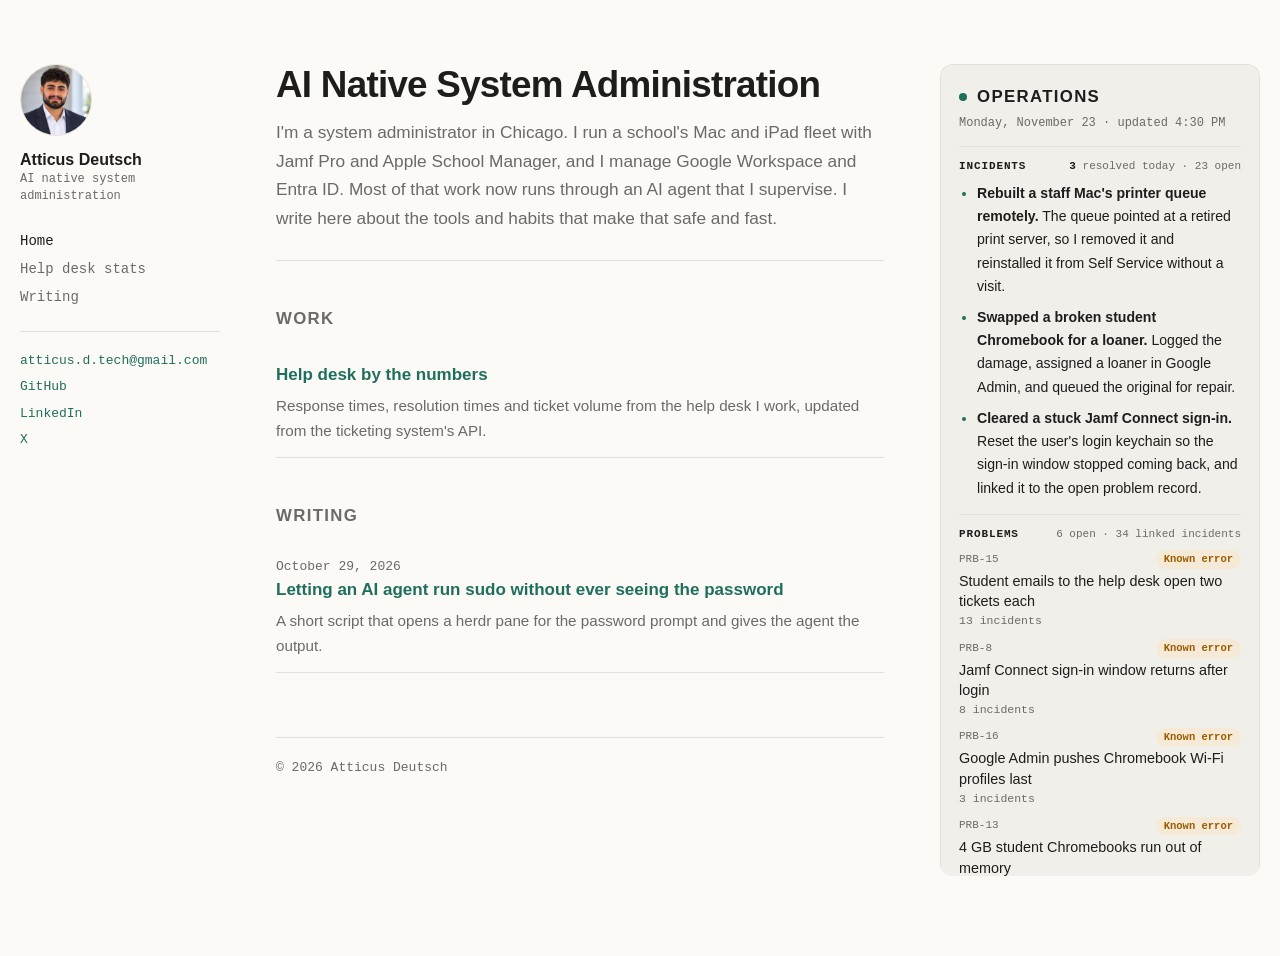
==== index.html @ 775bd2df "Replace Today box with ITIL operations rail Incidents, problems, changes and releases render from da" ====
<!doctype html>
<html lang="en">
<head>
<meta charset="utf-8">
<meta name="viewport" content="width=device-width, initial-scale=1">
<title>Atticus Deutsch</title>
<meta name="description" content="Atticus Deutsch: AI native system administration. Mac fleets, MDM, identity, and the scripts that hold it together.">
<link rel="stylesheet" href="style.css?v=6">
</head>
<body>
<div class="layout three">
  <aside class="side">
    <a class="me" href="index.html"><img class="avatar" src="avatar.jpg" alt="" width="64" height="64"><span><strong>Atticus Deutsch</strong><span class="tag">AI native system administration</span></span></a>
    <nav class="nav"><a href="index.html" aria-current="page">Home</a><a href="stats.html">Help desk stats</a><a href="index.html#writing">Writing</a></nav>
    <ul class="contacts">
      <li><a href="mailto:atticus.d.tech@gmail.com">atticus.d.tech@gmail.com</a></li>
      <li><a href="https://github.com/atticusdtech">GitHub</a></li>
      <li><a href="https://www.linkedin.com/in/atticus-deutsch-537699102">LinkedIn</a></li>
      <li><a href="https://x.com/atticusdtech">X</a></li>
    </ul>
  </aside>
  <main class="main">
  <header class="site">
    <h1>AI Native System Administration</h1>
    <p class="lede">I'm a system administrator in Chicago. I run a school's Mac and iPad fleet with Jamf Pro and Apple School Manager, and I manage Google Workspace and Entra ID. Most of that work now runs through an AI agent that I supervise. I write here about the tools and habits that make that safe and fast.</p>
  </header>


  <h2>Work</h2>
  <ul class="posts">
    <li>
      <a href="stats.html">Help desk by the numbers</a>
      <p>Response times, resolution times and ticket volume from the help desk I work, updated from the ticketing system's API.</p>
    </li>
  </ul>

  <h2 id="writing">Writing</h2>
  <ul class="posts">
    <li>
      <time datetime="2026-10-29">October 29, 2026</time>
      <a href="posts/pane-run.html">Letting an AI agent run sudo without ever seeing the password</a>
      <p>A short script that opens a herdr pane for the password prompt and gives the agent the output.</p>
    </li>
  </ul>

  <footer>© 2026 Atticus Deutsch</footer>
</main>
  <aside class="rail">
<section class="today ops" aria-labelledby="ops-h">
      <div class="today-head">
        <h2 id="ops-h"><span class="pulse" aria-hidden="true"></span>Operations</h2>
      </div>
      <p class="today-stats">Live incidents, problems, changes and releases from the service desk I run. Loading…</p>
    </section>
  </aside>
</div>
<script src="ops.js?v=1" defer></script>
</body>
</html>
---- style.css ----
:root {
  --bg: #fbfaf7;
  --fg: #1d1d1b;
  --muted: #6b6a66;
  --rule: #e4e1da;
  --accent: #1f6f5c;
  --code-bg: #f1efe9;
  --mono: ui-monospace, "SF Mono", Menlo, Consolas, monospace;
  --sans: -apple-system, BlinkMacSystemFont, "Segoe UI", Helvetica, Arial, sans-serif;
}
@media (prefers-color-scheme: dark) {
  :root {
    --bg: #141513;
    --fg: #e8e6e1;
    --muted: #9a9890;
    --rule: #2a2b28;
    --accent: #6cc3a8;
    --code-bg: #1d1e1b;
  }
}
* { box-sizing: border-box; }
html { -webkit-text-size-adjust: 100%; }
body {
  margin: 0;
  background: var(--bg);
  color: var(--fg);
  font: 17px/1.65 var(--sans);
}
.wrap { max-width: 720px; margin: 0 auto; padding: 56px 20px 80px; }
.layout { max-width: 1120px; margin: 0 auto; padding: 28px 20px 80px; }
.main { min-width: 0; max-width: 720px; }
.main.wide { max-width: 860px; }
.side { border-bottom: 1px solid var(--rule); padding-bottom: 18px; margin-bottom: 32px; }
.me { display: flex; align-items: center; gap: 12px; text-decoration: none; color: var(--fg); }
.me strong { display: block; font-size: 1rem; line-height: 1.3; }
.me .tag { display: block; font: 12px/1.4 var(--mono); color: var(--muted); }
.side .avatar { width: 44px; height: 44px; }
.nav { display: flex; flex-wrap: wrap; gap: 6px 18px; margin: 14px 0 0; font: 14px/1.4 var(--mono); }
.nav a { color: var(--muted); text-decoration: none; }
.nav a:hover { color: var(--accent); }
.nav a[aria-current] { color: var(--fg); }
.side .contacts { margin-top: 10px; font-size: 13px; }
@media (min-width: 900px) {
  .layout { display: grid; grid-template-columns: 220px minmax(0, 1fr); gap: 72px; padding-top: 64px; }
  .side { position: sticky; top: 64px; align-self: start; border: 0; padding: 0; margin: 0; }
  .me { flex-direction: column; align-items: flex-start; gap: 14px; }
  .side .avatar { width: 72px; height: 72px; }
  .nav { flex-direction: column; gap: 8px; margin-top: 28px; }
  .side .contacts { flex-direction: column; gap: 8px; margin-top: 24px; padding-top: 20px; border-top: 1px solid var(--rule); }
}
a { color: var(--accent); text-decoration-thickness: 1px; text-underline-offset: 3px; }
header.site { border-bottom: 1px solid var(--rule); padding-bottom: 28px; margin-bottom: 36px; }
.kicker { font: 13px/1 var(--mono); color: var(--muted); letter-spacing: .04em; margin: 0 0 14px; }
h1 { font-size: 2.3rem; line-height: 1.15; letter-spacing: -.02em; margin: 0 0 12px; }
h2 { font-size: 1.05rem; text-transform: uppercase; letter-spacing: .08em; color: var(--muted); margin: 44px 0 14px; }
.post h2 { text-transform: none; letter-spacing: -.01em; color: var(--fg); font-size: 1.35rem; }
.lede { color: var(--muted); margin: 0; font-size: 1.08rem; }
.contacts { list-style: none; padding: 0; margin: 18px 0 0; display: flex; flex-wrap: wrap; gap: 8px 22px; font: 14px/1.4 var(--mono); }
.contacts a { text-decoration: none; }
.contacts a:hover { text-decoration: underline; }
.posts { list-style: none; padding: 0; margin: 0; }
.posts li { padding: 14px 0; border-bottom: 1px solid var(--rule); }
.posts time { display: block; font: 13px/1.4 var(--mono); color: var(--muted); }
.posts a { font-weight: 600; text-decoration: none; }
.posts a:hover { text-decoration: underline; }
.posts p { margin: 4px 0 0; color: var(--muted); font-size: .95rem; }
code { font: .88em var(--mono); background: var(--code-bg); padding: 1px 5px; border-radius: 4px; }
pre { background: var(--code-bg); padding: 16px 18px; border-radius: 8px; overflow-x: auto; font: 13.5px/1.55 var(--mono); }
pre code { background: none; padding: 0; font-size: inherit; }
.meta { font: 13px/1.4 var(--mono); color: var(--muted); margin: 0 0 8px; }
.back { font: 14px/1 var(--mono); text-decoration: none; display: inline-block; margin-bottom: 28px; }
footer { margin-top: 64px; padding-top: 20px; border-top: 1px solid var(--rule); font: 13px/1.5 var(--mono); color: var(--muted); }
.id { display: flex; align-items: center; gap: 14px; margin: 0 0 14px; }
.id .kicker { margin: 0; }
.avatar { width: 64px; height: 64px; border-radius: 50%; object-fit: cover; border: 1px solid var(--rule); }

.today { margin: 32px 0 8px; padding: 20px 22px; border: 1px solid var(--rule); border-radius: 12px; background: var(--code-bg); }
.today-head { display: flex; flex-wrap: wrap; align-items: baseline; justify-content: space-between; gap: 4px 16px; }
.today h2 { margin: 0; display: flex; align-items: center; gap: 10px; color: var(--fg); }
.today time { font: 12px/1.4 var(--mono); color: var(--muted); }
.pulse { width: 8px; height: 8px; border-radius: 50%; background: var(--accent); box-shadow: 0 0 0 0 var(--accent); animation: pulse 2s infinite; }
@keyframes pulse { 0% { box-shadow: 0 0 0 0 color-mix(in srgb, var(--accent) 60%, transparent); } 70% { box-shadow: 0 0 0 8px transparent; } 100% { box-shadow: 0 0 0 0 transparent; } }
@media (prefers-reduced-motion: reduce) { .pulse { animation: none; } }
.today-stats { font: 13px/1.4 var(--mono); color: var(--muted); margin: 8px 0 12px; }
.today-stats strong { color: var(--fg); }
.today-log { margin: 0; padding-left: 18px; font-size: .95rem; }
.today-log li { margin: 0 0 8px; }
.today-log li::marker { color: var(--accent); }

/* three-column layout: sidebar | content | Today rail */
.layout.three { display: flex; flex-direction: column; }
.layout.three .side { order: 0; }
.layout.three .rail { order: 1; }
.layout.three .main { order: 2; }
.rail .today { margin: 0 0 32px; }
@media (min-width: 900px) {
  .layout.three { display: grid; grid-template-columns: 220px minmax(0, 1fr); column-gap: 72px; }
  .layout.three .side { grid-column: 1; grid-row: 1 / span 2; }
  .layout.three .main { grid-column: 2; grid-row: 2; }
  .layout.three .rail { grid-column: 2; grid-row: 1; }
}
@media (min-width: 1240px) {
  .layout.three { max-width: 1400px; grid-template-columns: 200px minmax(0, 1fr) 320px; column-gap: 56px; }
  .layout.three .side { grid-row: 1; }
  .layout.three .main { grid-column: 2; grid-row: 1; }
  .layout.three .rail { grid-column: 3; grid-row: 1; position: sticky; top: 64px; align-self: start; }
  .rail .today { padding: 18px; }
  .rail .today-log { font-size: .88rem; }
}

/* ITIL operations rail (rendered by ops.js from data/ops.json) */
:root { --warn: #9a5b00; --warn-bg: #f6ead6; --ok-bg: #dcece6; --info: #2f5d8a; --info-bg: #e2eaf3; }
@media (prefers-color-scheme: dark) {
  :root { --warn: #e6b366; --warn-bg: #3a2e1c; --ok-bg: #1d3a31; --info: #8fb8e0; --info-bg: #1e2c3a; }
}
.ops-lane { border-top: 1px solid var(--rule); margin-top: 14px; padding-top: 12px; }
.ops-lane h3 { margin: 0 0 8px; display: flex; flex-wrap: wrap; justify-content: space-between; align-items: baseline; gap: 2px 10px;
  font: 600 11px/1.4 var(--mono); letter-spacing: .08em; text-transform: uppercase; color: var(--fg); }
.ops-sum { font-weight: 400; letter-spacing: 0; text-transform: none; color: var(--muted); }
.ops-sum strong { color: var(--fg); }
.ops-list { list-style: none; margin: 0; padding: 0; }
.ops-list li { margin: 0 0 10px; }
.ops-row { display: flex; align-items: center; justify-content: space-between; gap: 8px; }
.ops-id { font: 11px/1.4 var(--mono); color: var(--muted); }
.ops-pill { font: 600 10.5px/1 var(--mono); padding: 3px 7px; border-radius: 999px; white-space: nowrap; color: var(--muted); background: var(--bg); border: 1px solid var(--rule); }
.ops-pill[data-s="investigating"], .ops-pill[data-s="known_error"] { color: var(--warn); background: var(--warn-bg); border-color: transparent; }
.ops-pill[data-s="fix_in_change"], .ops-pill[data-s="in_progress"], .ops-pill[data-s="scheduled"] { color: var(--info); background: var(--info-bg); border-color: transparent; }
.ops-pill[data-s="resolved"], .ops-pill[data-s="completed"] { color: var(--accent); background: var(--ok-bg); border-color: transparent; }
.ops-title { font-size: .9rem; line-height: 1.4; margin-top: 2px; }
.ops-meta { font: 11.5px/1.4 var(--mono); color: var(--muted); margin-top: 2px; }
.ops-bar { height: 4px; border-radius: 2px; background: var(--rule); margin: 6px 0 4px; overflow: hidden; }
.ops-bar i { display: block; height: 100%; background: var(--accent); }
.ops-quiet { margin: 0; font-size: .88rem; color: var(--muted); }
.ops-more summary, .ops-key summary { cursor: pointer; font: 11.5px/1.4 var(--mono); color: var(--accent); margin-bottom: 8px; }
.ops-key { border-top: 1px solid var(--rule); margin-top: 6px; padding-top: 10px; }
.ops-key p { margin: 0; font-size: .82rem; line-height: 1.5; color: var(--muted); }
.ops .today-log { font-size: .88rem; }
@media (min-width: 1240px) {
  .layout.three .rail { max-height: calc(100vh - 88px); overflow-y: auto; scrollbar-width: thin; border-radius: 12px; }
}
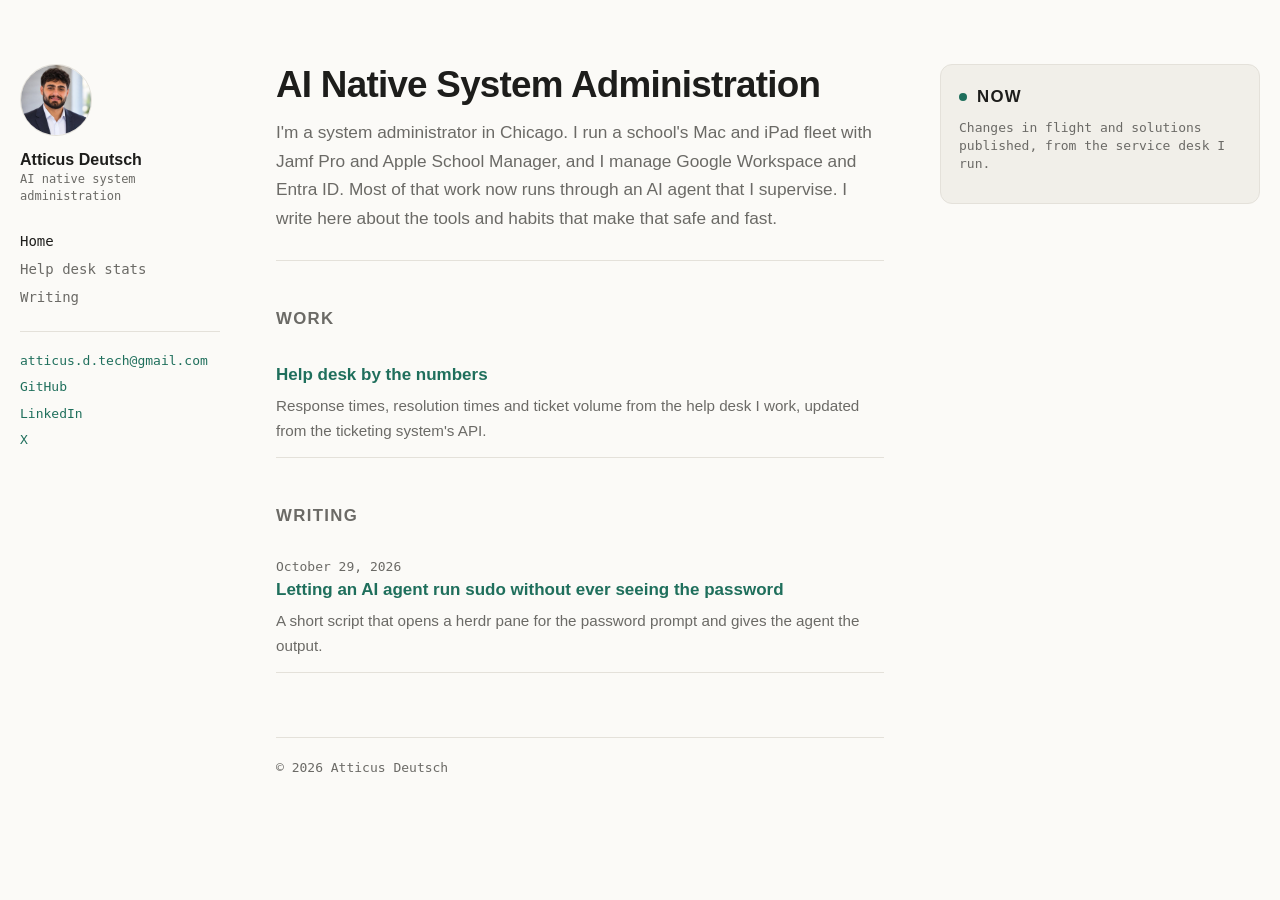
==== commit 6cd6be51: "Simplify rail to open changes and published solutions Drops incidents, problems, releases and open c" ====
--- a/index.html
+++ b/index.html
@@ -5,7 +5,7 @@
 <meta name="viewport" content="width=device-width, initial-scale=1">
 <title>Atticus Deutsch</title>
 <meta name="description" content="Atticus Deutsch: AI native system administration. Mac fleets, MDM, identity, and the scripts that hold it together.">
-<link rel="stylesheet" href="style.css?v=6">
+<link rel="stylesheet" href="style.css?v=7">
 </head>
 <body>
 <div class="layout three">
@@ -46,14 +46,14 @@
   <footer>© 2026 Atticus Deutsch</footer>
 </main>
   <aside class="rail">
-<section class="today ops" aria-labelledby="ops-h">
+<section class="today now" aria-labelledby="now-h">
       <div class="today-head">
-        <h2 id="ops-h"><span class="pulse" aria-hidden="true"></span>Operations</h2>
+        <h2 id="now-h"><span class="pulse" aria-hidden="true"></span>Now</h2>
       </div>
-      <p class="today-stats">Live incidents, problems, changes and releases from the service desk I run. Loading…</p>
+      <p class="today-stats">Changes in flight and solutions published, from the service desk I run.</p>
     </section>
   </aside>
 </div>
-<script src="ops.js?v=1" defer></script>
+<script src="ops.js?v=2" defer></script>
 </body>
 </html>
--- a/style.css
+++ b/style.css
@@ -108,33 +108,12 @@
   .rail .today-log { font-size: .88rem; }
 }
 
-/* ITIL operations rail (rendered by ops.js from data/ops.json) */
-:root { --warn: #9a5b00; --warn-bg: #f6ead6; --ok-bg: #dcece6; --info: #2f5d8a; --info-bg: #e2eaf3; }
-@media (prefers-color-scheme: dark) {
-  :root { --warn: #e6b366; --warn-bg: #3a2e1c; --ok-bg: #1d3a31; --info: #8fb8e0; --info-bg: #1e2c3a; }
-}
-.ops-lane { border-top: 1px solid var(--rule); margin-top: 14px; padding-top: 12px; }
-.ops-lane h3 { margin: 0 0 8px; display: flex; flex-wrap: wrap; justify-content: space-between; align-items: baseline; gap: 2px 10px;
-  font: 600 11px/1.4 var(--mono); letter-spacing: .08em; text-transform: uppercase; color: var(--fg); }
-.ops-sum { font-weight: 400; letter-spacing: 0; text-transform: none; color: var(--muted); }
-.ops-sum strong { color: var(--fg); }
-.ops-list { list-style: none; margin: 0; padding: 0; }
-.ops-list li { margin: 0 0 10px; }
-.ops-row { display: flex; align-items: center; justify-content: space-between; gap: 8px; }
-.ops-id { font: 11px/1.4 var(--mono); color: var(--muted); }
-.ops-pill { font: 600 10.5px/1 var(--mono); padding: 3px 7px; border-radius: 999px; white-space: nowrap; color: var(--muted); background: var(--bg); border: 1px solid var(--rule); }
-.ops-pill[data-s="investigating"], .ops-pill[data-s="known_error"] { color: var(--warn); background: var(--warn-bg); border-color: transparent; }
-.ops-pill[data-s="fix_in_change"], .ops-pill[data-s="in_progress"], .ops-pill[data-s="scheduled"] { color: var(--info); background: var(--info-bg); border-color: transparent; }
-.ops-pill[data-s="resolved"], .ops-pill[data-s="completed"] { color: var(--accent); background: var(--ok-bg); border-color: transparent; }
-.ops-title { font-size: .9rem; line-height: 1.4; margin-top: 2px; }
-.ops-meta { font: 11.5px/1.4 var(--mono); color: var(--muted); margin-top: 2px; }
-.ops-bar { height: 4px; border-radius: 2px; background: var(--rule); margin: 6px 0 4px; overflow: hidden; }
-.ops-bar i { display: block; height: 100%; background: var(--accent); }
-.ops-quiet { margin: 0; font-size: .88rem; color: var(--muted); }
-.ops-more summary, .ops-key summary { cursor: pointer; font: 11.5px/1.4 var(--mono); color: var(--accent); margin-bottom: 8px; }
-.ops-key { border-top: 1px solid var(--rule); margin-top: 6px; padding-top: 10px; }
-.ops-key p { margin: 0; font-size: .82rem; line-height: 1.5; color: var(--muted); }
-.ops .today-log { font-size: .88rem; }
-@media (min-width: 1240px) {
-  .layout.three .rail { max-height: calc(100vh - 88px); overflow-y: auto; scrollbar-width: thin; border-radius: 12px; }
-}
+/* "Now" rail (rendered by ops.js from data/ops.json) */
+.now h3 { margin: 18px 0 8px; font: 600 11px/1.4 var(--mono); letter-spacing: .08em; text-transform: uppercase; color: var(--muted); }
+.now-list { list-style: none; margin: 0; padding: 0; }
+.now-list li { position: relative; padding-left: 16px; margin: 0 0 10px; }
+.now-list li::before { content: ""; position: absolute; left: 0; top: .55em; width: 7px; height: 7px; border-radius: 50%; border: 1.5px solid var(--accent); }
+.now-list li[data-s="in_progress"]::before, .now-list li[data-s="done"]::before { background: var(--accent); }
+.now-title { display: block; font-size: .92rem; line-height: 1.4; }
+.now-meta { display: block; font: 11.5px/1.4 var(--mono); color: var(--muted); }
+.now-more { margin: 0; font: 11.5px/1.4 var(--mono); color: var(--muted); }
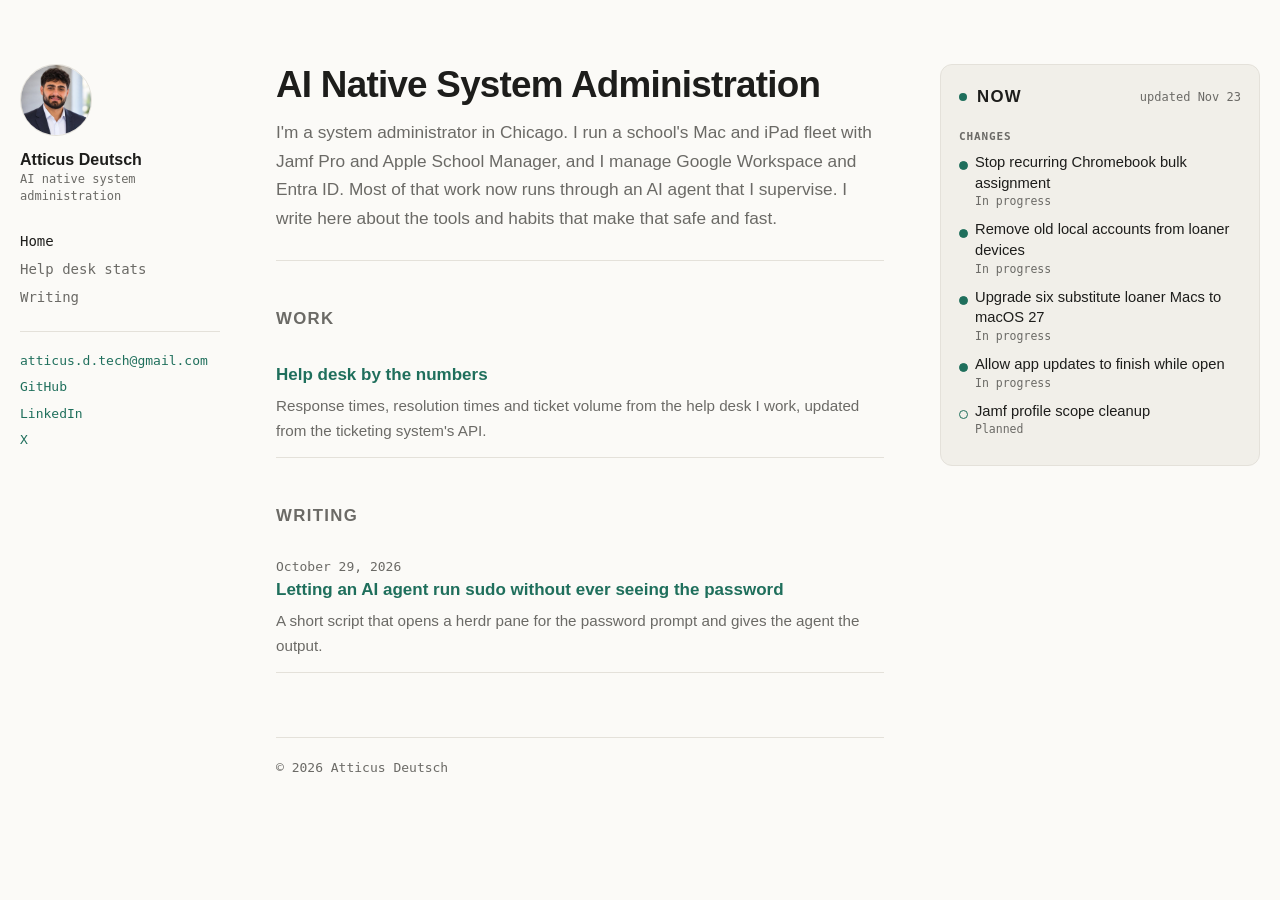
==== commit 5e4d2444: "Rail: add resolved incidents, solved problems, releases, done changes Open incidents and open proble" ====
--- a/index.html
+++ b/index.html
@@ -5,7 +5,7 @@
 <meta name="viewport" content="width=device-width, initial-scale=1">
 <title>Atticus Deutsch</title>
 <meta name="description" content="Atticus Deutsch: AI native system administration. Mac fleets, MDM, identity, and the scripts that hold it together.">
-<link rel="stylesheet" href="style.css?v=7">
+<link rel="stylesheet" href="style.css?v=8">
 </head>
 <body>
 <div class="layout three">
@@ -50,10 +50,10 @@
       <div class="today-head">
         <h2 id="now-h"><span class="pulse" aria-hidden="true"></span>Now</h2>
       </div>
-      <p class="today-stats">Changes in flight and solutions published, from the service desk I run.</p>
+      <p class="today-stats">Changes, releases and solved problems from the service desk I run.</p>
     </section>
   </aside>
 </div>
-<script src="ops.js?v=2" defer></script>
+<script src="ops.js?v=3" defer></script>
 </body>
 </html>
--- a/style.css
+++ b/style.css
@@ -117,3 +117,7 @@
 .now-title { display: block; font-size: .92rem; line-height: 1.4; }
 .now-meta { display: block; font: 11.5px/1.4 var(--mono); color: var(--muted); }
 .now-more { margin: 0; font: 11.5px/1.4 var(--mono); color: var(--muted); }
+.now-detail { display: block; font-size: .84rem; line-height: 1.45; color: var(--muted); margin-top: 2px; }
+.now-bar { display: block; height: 3px; border-radius: 2px; background: var(--rule); margin: 5px 0 3px; overflow: hidden; }
+.now-bar i { display: block; height: 100%; background: var(--accent); }
+@media (min-width: 1240px) { .layout.three .rail { position: static; } }
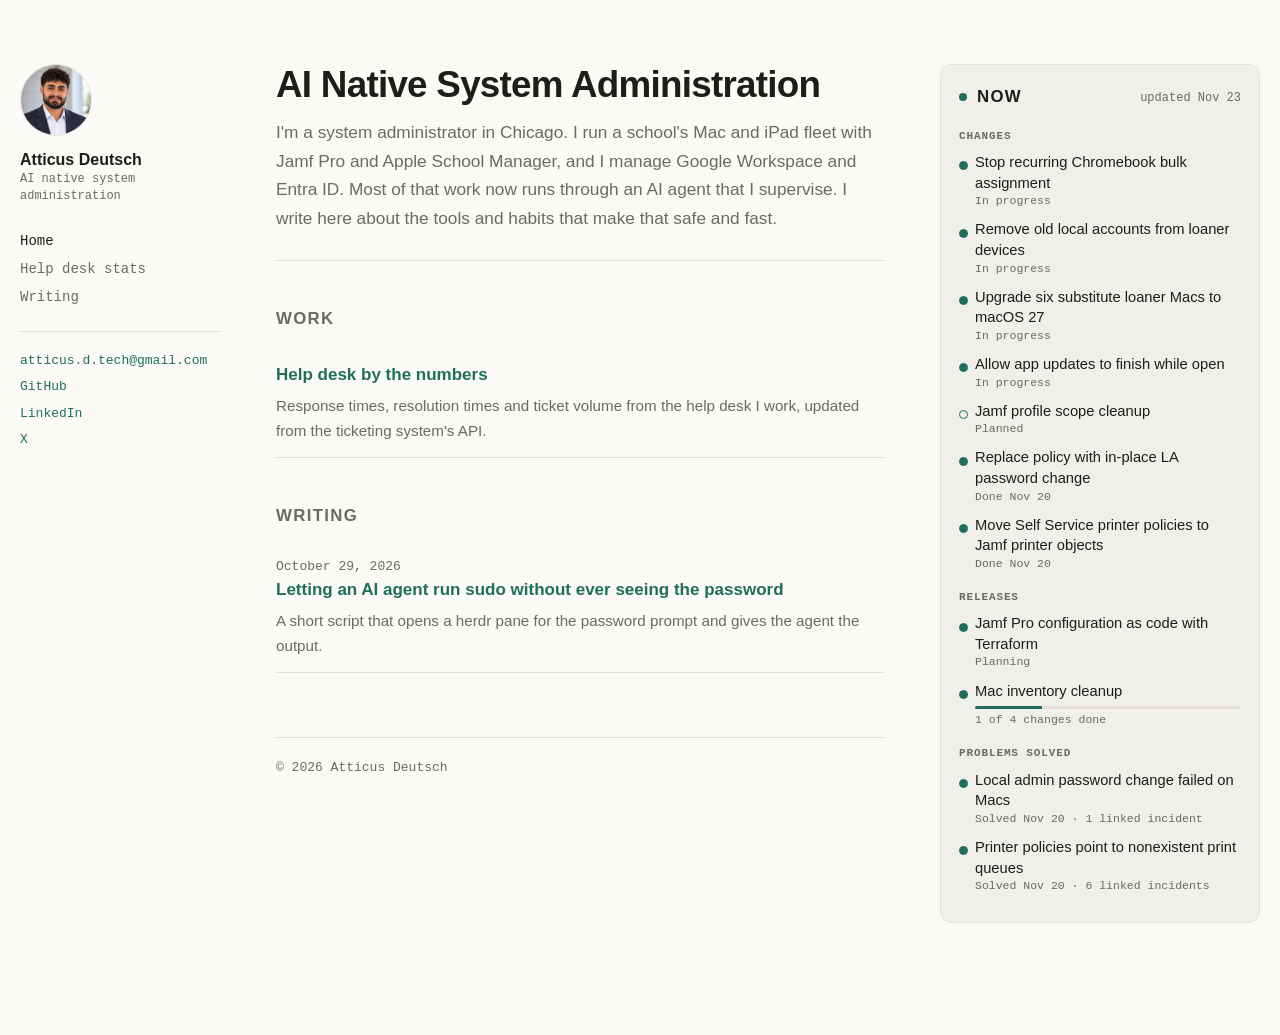
==== commit fdb3aae1: "Incident bullets: give Claude title + request + resolution, look back 3 days Co-Authored-By: Claude " ====
--- a/index.html
+++ b/index.html
@@ -54,6 +54,6 @@
     </section>
   </aside>
 </div>
-<script src="ops.js?v=3" defer></script>
+<script src="ops.js?v=4" defer></script>
 </body>
 </html>
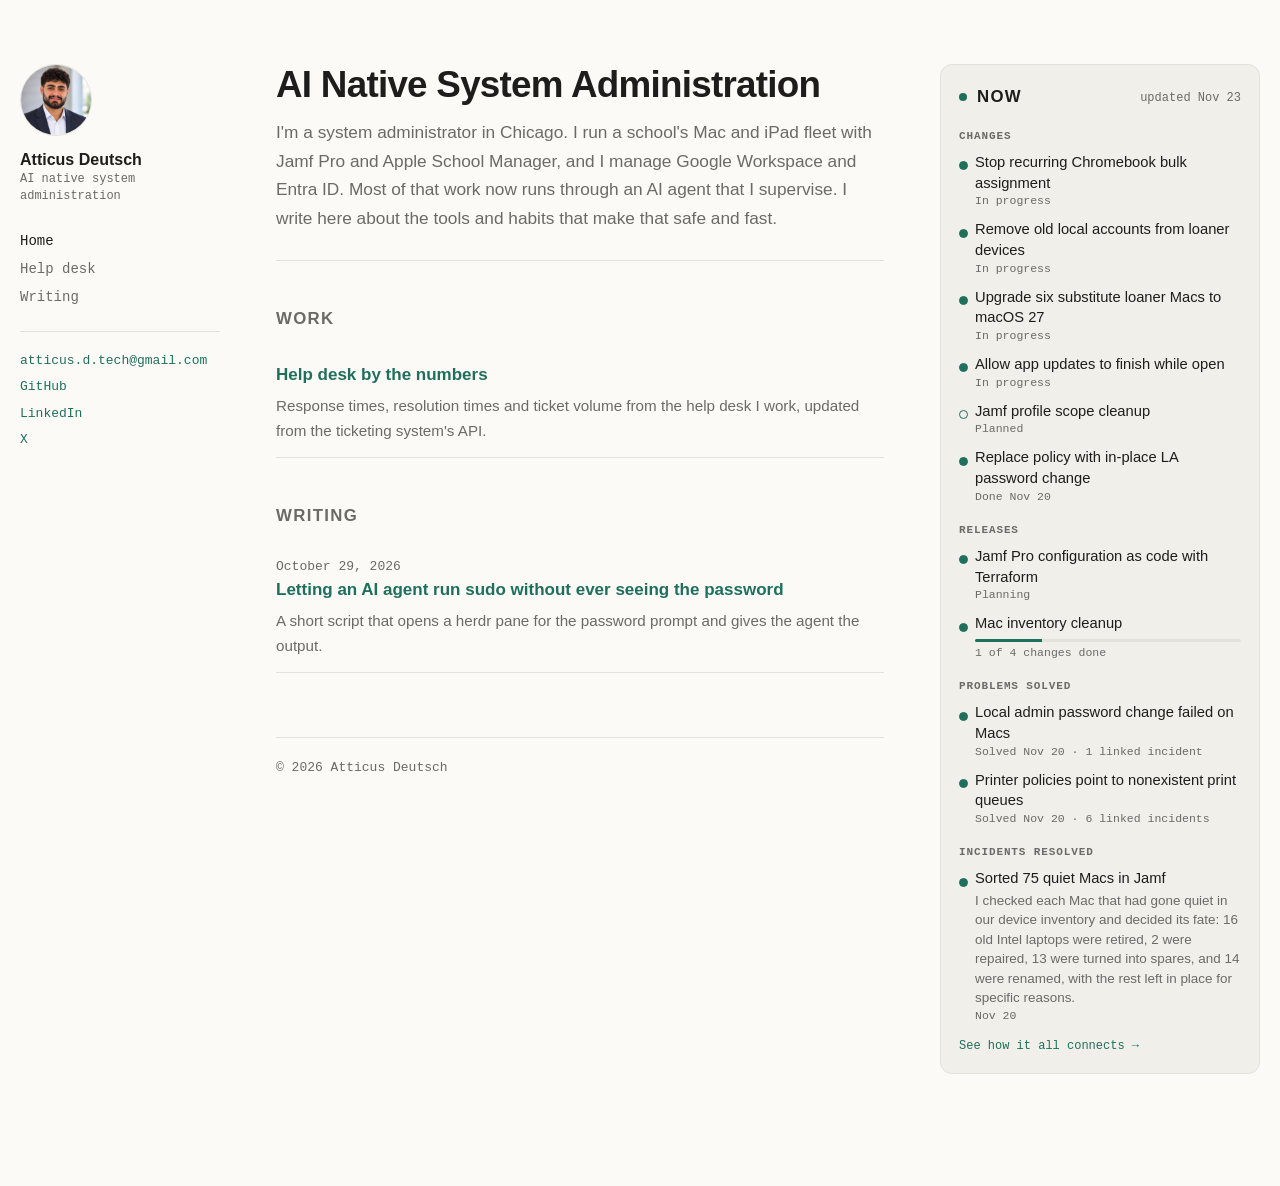
==== commit 2f3a7f7a: "Add Live help desk tab: ITIL flow + tables per record type Sync now records IDs and links (incident-" ====
--- a/index.html
+++ b/index.html
@@ -5,13 +5,13 @@
 <meta name="viewport" content="width=device-width, initial-scale=1">
 <title>Atticus Deutsch</title>
 <meta name="description" content="Atticus Deutsch: AI native system administration. Mac fleets, MDM, identity, and the scripts that hold it together.">
-<link rel="stylesheet" href="style.css?v=8">
+<link rel="stylesheet" href="style.css?v=9">
 </head>
 <body>
 <div class="layout three">
   <aside class="side">
     <a class="me" href="index.html"><img class="avatar" src="avatar.jpg" alt="" width="64" height="64"><span><strong>Atticus Deutsch</strong><span class="tag">AI native system administration</span></span></a>
-    <nav class="nav"><a href="index.html" aria-current="page">Home</a><a href="stats.html">Help desk stats</a><a href="index.html#writing">Writing</a></nav>
+    <nav class="nav"><a href="index.html" aria-current="page">Home</a><a href="stats.html">Help desk</a><a href="index.html#writing">Writing</a></nav>
     <ul class="contacts">
       <li><a href="mailto:atticus.d.tech@gmail.com">atticus.d.tech@gmail.com</a></li>
       <li><a href="https://github.com/atticusdtech">GitHub</a></li>
@@ -54,6 +54,6 @@
     </section>
   </aside>
 </div>
-<script src="ops.js?v=4" defer></script>
+<script src="ops.js?v=5" defer></script>
 </body>
 </html>
--- a/style.css
+++ b/style.css
@@ -121,3 +121,51 @@
 .now-bar { display: block; height: 3px; border-radius: 2px; background: var(--rule); margin: 5px 0 3px; overflow: hidden; }
 .now-bar i { display: block; height: 100%; background: var(--accent); }
 @media (min-width: 1240px) { .layout.three .rail { position: static; } }
+.now-link { margin: 14px 0 0; font: 12px/1.4 var(--mono); }
+.now-link a { color: var(--accent); text-decoration: none; }
+
+/* Help desk tabs (stats + live) */
+.tabs { display: flex; gap: 4px; margin: 0 0 22px; border-bottom: 1px solid var(--rule); font: 14px/1.4 var(--mono); }
+.tabs a { padding: 8px 12px; color: var(--muted); text-decoration: none; border-bottom: 2px solid transparent; margin-bottom: -1px; }
+.tabs a:hover { color: var(--fg); }
+.tabs a[aria-current] { color: var(--fg); border-bottom-color: var(--accent); }
+
+/* Live help desk */
+:root { --k-inc: #8a5a00; --k-prb: #a03a2c; --k-chg: #2f5d8a; --k-rel: #1f6f5c; }
+@media (prefers-color-scheme: dark) { :root { --k-inc: #e6b366; --k-prb: #ee8a7a; --k-chg: #8fb8e0; --k-rel: #6cc3a8; } }
+.kind { display: inline-block; font: 600 10.5px/1 var(--mono); letter-spacing: .06em; text-transform: uppercase; padding: 3px 6px; border-radius: 4px;
+  color: var(--k); background: color-mix(in srgb, var(--k) 14%, transparent); }
+.kind-inc { --k: var(--k-inc); } .kind-prb { --k: var(--k-prb); } .kind-chg { --k: var(--k-chg); } .kind-rel { --k: var(--k-rel); }
+.strip { display: grid; grid-template-columns: repeat(4, 1fr); gap: 1px; background: var(--rule); border: 1px solid var(--rule); border-radius: 10px; overflow: hidden; margin: 24px 0 0; }
+.step { background: var(--bg); padding: 14px 14px 12px; position: relative; }
+.step + .step::before { content: "→"; position: absolute; left: -9px; top: 50%; transform: translateY(-50%); font: 13px/1 var(--mono); color: var(--muted); background: var(--bg); padding: 2px 0; }
+.step .v { font-size: 1.8rem; font-weight: 650; letter-spacing: -.02em; line-height: 1.1; margin-top: 8px; }
+.step .l { font-size: .82rem; color: var(--muted); }
+.flow { display: grid; gap: 10px; }
+.flow-head, .flow-row { display: grid; grid-template-columns: .7fr 1.2fr 1.2fr 1fr; gap: 18px; align-items: stretch; }
+.flow-head { font: 600 11px/1.4 var(--mono); letter-spacing: .08em; text-transform: uppercase; color: var(--muted); }
+.flow-row { position: relative; }
+.node { position: relative; border: 1px solid var(--rule); border-left: 3px solid var(--k); border-radius: 8px; padding: 8px 10px; background: var(--code-bg); }
+.node-inc { --k: var(--k-inc); } .node-prb { --k: var(--k-prb); } .node-chg { --k: var(--k-chg); } .node-rel { --k: var(--k-rel); }
+.node .kind { margin-bottom: 4px; }
+.node-title { font-size: .88rem; line-height: 1.35; }
+.node-meta { font: 11.5px/1.4 var(--mono); color: var(--muted); margin-top: 3px; }
+.node:not(.node-empty) + .node:not(.node-empty)::before, .node-stack + .node:not(.node-empty)::before, .node:not(.node-empty) + .node-stack::before {
+  content: "→"; position: absolute; left: -15px; top: 50%; transform: translateY(-50%); font: 12px/1 var(--mono); color: var(--muted); }
+.node-stack { position: relative; display: grid; gap: 6px; }
+.node-empty { border: 1px dashed var(--rule); background: transparent; }
+.live-table .id { font: 11px/1 var(--mono); color: var(--muted); margin-right: 4px; white-space: nowrap; }
+.live-table .muted { color: var(--muted); }
+.live-table td { vertical-align: top; }
+table.data { border-collapse: collapse; width: 100%; font-size: .9rem; margin-top: 10px; }
+table.data th, table.data td { text-align: left; padding: 6px 8px; border-bottom: 1px solid var(--rule); }
+table.data td.num, table.data th.num { text-align: right; font-family: var(--mono); }
+@media (max-width: 700px) {
+  .strip { grid-template-columns: repeat(2, 1fr); }
+  .step + .step::before { display: none; }
+  .flow-head { display: none; }
+  .flow-row { grid-template-columns: 1fr; gap: 6px; padding-bottom: 12px; border-bottom: 1px solid var(--rule); }
+  .node-empty { display: none; }
+  .node:not(.node-empty) + .node:not(.node-empty)::before, .node-stack + .node:not(.node-empty)::before, .node:not(.node-empty) + .node-stack::before { content: none; }
+  .live-table { display: block; overflow-x: auto; }
+}
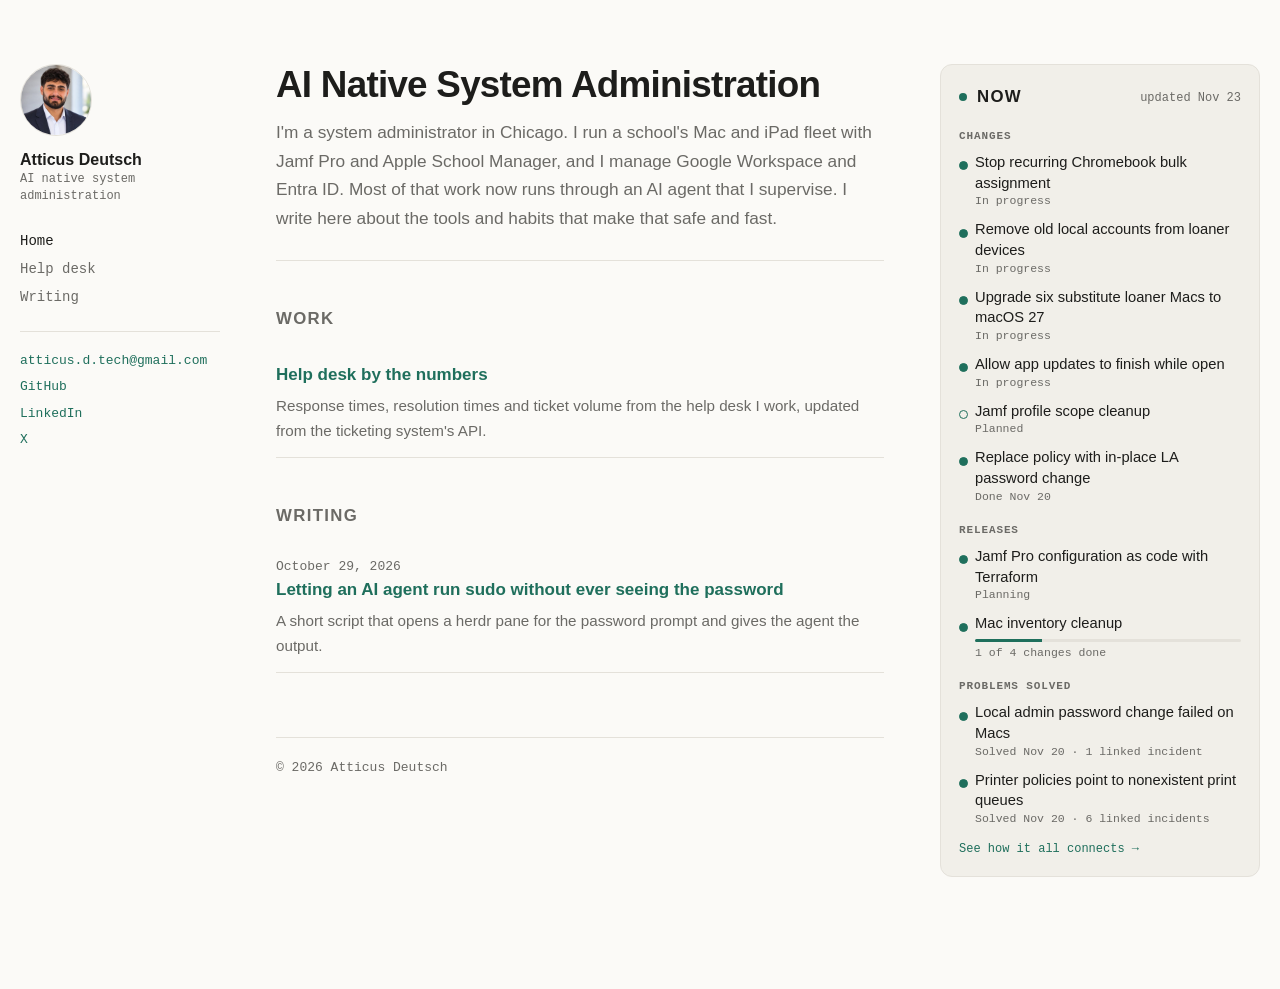
==== commit 7f8dad10: "Live page: one row per release, hide empty cells, cache incident bullets Co-Authored-By: Claude Opus" ====
--- a/index.html
+++ b/index.html
@@ -5,7 +5,7 @@
 <meta name="viewport" content="width=device-width, initial-scale=1">
 <title>Atticus Deutsch</title>
 <meta name="description" content="Atticus Deutsch: AI native system administration. Mac fleets, MDM, identity, and the scripts that hold it together.">
-<link rel="stylesheet" href="style.css?v=9">
+<link rel="stylesheet" href="style.css?v=10">
 </head>
 <body>
 <div class="layout three">
--- a/style.css
+++ b/style.css
@@ -152,9 +152,9 @@
 .node-meta { font: 11.5px/1.4 var(--mono); color: var(--muted); margin-top: 3px; }
 .node:not(.node-empty) + .node:not(.node-empty)::before, .node-stack + .node:not(.node-empty)::before, .node:not(.node-empty) + .node-stack::before {
   content: "→"; position: absolute; left: -15px; top: 50%; transform: translateY(-50%); font: 12px/1 var(--mono); color: var(--muted); }
-.node-stack { position: relative; display: grid; gap: 6px; }
+.node-stack { position: relative; display: grid; gap: 6px; align-content: start; }
 .node-empty { border: 1px dashed var(--rule); background: transparent; }
-.live-table .id { font: 11px/1 var(--mono); color: var(--muted); margin-right: 4px; white-space: nowrap; }
+.live-table .rid { font: 11px/1 var(--mono); color: var(--muted); margin-right: 4px; white-space: nowrap; }
 .live-table .muted { color: var(--muted); }
 .live-table td { vertical-align: top; }
 table.data { border-collapse: collapse; width: 100%; font-size: .9rem; margin-top: 10px; }
@@ -169,3 +169,4 @@
   .node:not(.node-empty) + .node:not(.node-empty)::before, .node-stack + .node:not(.node-empty)::before, .node:not(.node-empty) + .node-stack::before { content: none; }
   .live-table { display: block; overflow-x: auto; }
 }
+.node-empty { border: 0; background: transparent; }
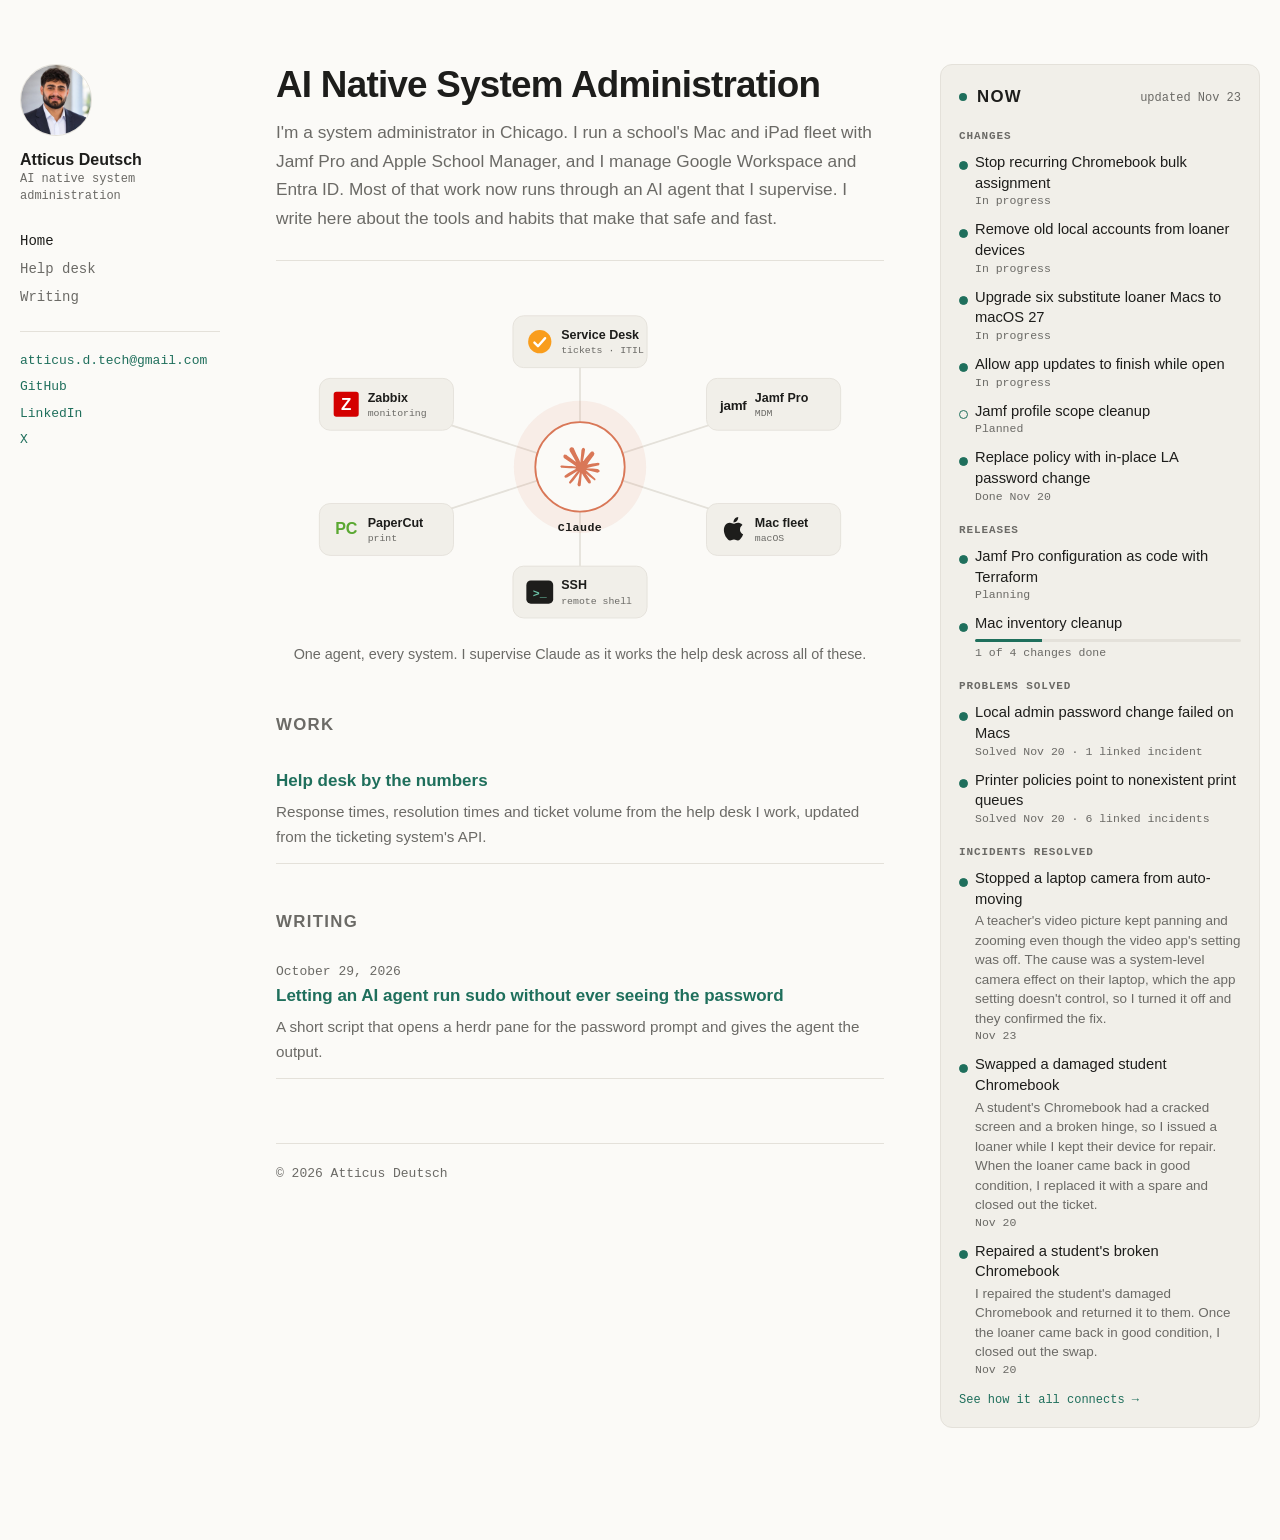
==== commit 052d6f3a: "Home: hub graphic, Claude connected to Service Desk, Jamf, Macs, SSH, PaperCut, Zabbix Claude and Ap" ====
--- a/index.html
+++ b/index.html
@@ -5,7 +5,7 @@
 <meta name="viewport" content="width=device-width, initial-scale=1">
 <title>Atticus Deutsch</title>
 <meta name="description" content="Atticus Deutsch: AI native system administration. Mac fleets, MDM, identity, and the scripts that hold it together.">
-<link rel="stylesheet" href="style.css?v=10">
+<link rel="stylesheet" href="style.css?v=11">
 </head>
 <body>
 <div class="layout three">
@@ -24,6 +24,60 @@
     <h1>AI Native System Administration</h1>
     <p class="lede">I'm a system administrator in Chicago. I run a school's Mac and iPad fleet with Jamf Pro and Apple School Manager, and I manage Google Workspace and Entra ID. Most of that work now runs through an AI agent that I supervise. I write here about the tools and habits that make that safe and fast.</p>
   </header>
+
+  <figure class="hub" aria-labelledby="hub-cap">
+  <svg viewBox="0 0 680 380" role="img" aria-label="Claude in the center, connected to Service Desk, Jamf Pro, the Mac fleet, SSH, PaperCut and Zabbix">
+    <g class="hub-links">
+<path class="hub-line" d="M340.0 190.0 L340.0 50.0"/><path class="hub-flow" style="animation-delay:0.00s" d="M340.0 190.0 L340.0 50.0"/>
+<path class="hub-line" d="M340.0 190.0 L556.5 120.0"/><path class="hub-flow" style="animation-delay:-0.45s" d="M340.0 190.0 L556.5 120.0"/>
+<path class="hub-line" d="M340.0 190.0 L556.5 260.0"/><path class="hub-flow" style="animation-delay:-0.90s" d="M340.0 190.0 L556.5 260.0"/>
+<path class="hub-line" d="M340.0 190.0 L340.0 330.0"/><path class="hub-flow" style="animation-delay:-1.35s" d="M340.0 190.0 L340.0 330.0"/>
+<path class="hub-line" d="M340.0 190.0 L123.5 260.0"/><path class="hub-flow" style="animation-delay:-1.80s" d="M340.0 190.0 L123.5 260.0"/>
+<path class="hub-line" d="M340.0 190.0 L123.5 120.0"/><path class="hub-flow" style="animation-delay:-2.25s" d="M340.0 190.0 L123.5 120.0"/>
+    </g>
+    <circle cx="340" cy="190" r="74" class="hub-halo"/>
+    <circle cx="340" cy="190" r="50" class="hub-core"/>
+    <path transform="translate(318,168) scale(1.833)" d="m4.7144 15.9555 4.7174-2.6471.079-.2307-.079-.1275h-.2307l-.7893-.0486-2.6956-.0729-2.3375-.0971-2.2646-.1214-.5707-.1215-.5343-.7042.0546-.3522.4797-.3218.686.0608 1.5179.1032 2.2767.1578 1.6514.0972 2.4468.255h.3886l.0546-.1579-.1336-.0971-.1032-.0972L6.973 9.8356l-2.55-1.6879-1.3356-.9714-.7225-.4918-.3643-.4614-.1578-1.0078.6557-.7225.8803.0607.2246.0607.8925.686 1.9064 1.4754 2.4893 1.8336.3643.3035.1457-.1032.0182-.0728-.164-.2733-1.3539-2.4467-1.445-2.4893-.6435-1.032-.17-.6194c-.0607-.255-.1032-.4674-.1032-.7285L6.287.1335 6.6997 0l.9957.1336.419.3642.6192 1.4147 1.0018 2.2282 1.5543 3.0296.4553.8985.2429.8318.091.255h.1579v-.1457l.1275-1.706.2368-2.0947.2307-2.6957.0789-.7589.3764-.9107.7468-.4918.5828.2793.4797.686-.0668.4433-.2853 1.8517-.5586 2.9021-.3643 1.9429h.2125l.2429-.2429.9835-1.3053 1.6514-2.0643.7286-.8196.85-.9046.5464-.4311h1.0321l.759 1.1293-.34 1.1657-1.0625 1.3478-.8804 1.1414-1.2628 1.7-.7893 1.36.0729.1093.1882-.0183 2.8535-.607 1.5421-.2794 1.8396-.3157.8318.3886.091.3946-.3278.8075-1.967.4857-2.3072.4614-3.4364.8136-.0425.0304.0486.0607 1.5482.1457.6618.0364h1.621l3.0175.2247.7892.522.4736.6376-.079.4857-1.2142.6193-1.6393-.3886-3.825-.9107-1.3113-.3279h-.1822v.1093l1.0929 1.0686 2.0035 1.8092 2.5075 2.3314.1275.5768-.3218.4554-.34-.0486-2.2039-1.6575-.85-.7468-1.9246-1.621h-.1275v.17l.4432.6496 2.3436 3.5214.1214 1.0807-.17.3521-.6071.2125-.6679-.1214-1.3721-1.9246L14.38 17.959l-1.1414-1.9428-.1397.079-.674 7.2552-.3156.3703-.7286.2793-.6071-.4614-.3218-.7468.3218-1.4753.3886-1.9246.3157-1.53.2853-1.9004.17-.6314-.0121-.0425-.1397.0182-1.4328 1.9672-2.1796 2.9446-1.7243 1.8456-.4128.164-.7164-.3704.0667-.6618.4008-.5889 2.386-3.0357 1.4389-1.882.929-1.0868-.0062-.1579h-.0546l-6.3385 4.1164-1.1293.1457-.4857-.4554.0608-.7467.2307-.2429 1.9064-1.3114Z" fill="#d97757"/>
+    <text x="340" y="262" text-anchor="middle" class="hub-core-label">Claude</text>
+<g class="hub-node" transform="translate(265.0,21.0)">
+  <rect width="150" height="58" rx="12" class="hub-card"/>
+  <circle cx="30" cy="29.0" r="13" fill="#f99d1c"/><path d="M24 30.0 l4 4 l8 -9" fill="none" stroke="#fff" stroke-width="2.6" stroke-linecap="round" stroke-linejoin="round"/>
+  <text x="54" y="26.0" class="hub-label">Service Desk</text>
+  <text x="54" y="42.0" class="hub-sub">tickets · ITIL</text>
+</g>
+<g class="hub-node" transform="translate(481.5,91.0)">
+  <rect width="150" height="58" rx="12" class="hub-card"/>
+  <text x="30" y="35.0" text-anchor="middle" class="m-word m-jamf">jamf</text>
+  <text x="54" y="26.0" class="hub-label">Jamf Pro</text>
+  <text x="54" y="42.0" class="hub-sub">MDM</text>
+</g>
+<g class="hub-node" transform="translate(481.5,231.0)">
+  <rect width="150" height="58" rx="12" class="hub-card"/>
+  <path transform="translate(17,15.0) scale(1.1)" d="M12.152 6.896c-.948 0-2.415-1.078-3.96-1.04-2.04.027-3.91 1.183-4.961 3.014-2.117 3.675-.546 9.103 1.519 12.09 1.013 1.454 2.208 3.09 3.792 3.039 1.52-.065 2.09-.987 3.935-.987 1.831 0 2.35.987 3.96.948 1.637-.026 2.676-1.48 3.676-2.948 1.156-1.688 1.636-3.325 1.662-3.415-.039-.013-3.182-1.221-3.22-4.857-.026-3.04 2.48-4.494 2.597-4.559-1.429-2.09-3.623-2.324-4.39-2.376-2-.156-3.675 1.09-4.61 1.09zM15.53 3.83c.843-1.012 1.4-2.427 1.245-3.83-1.207.052-2.662.805-3.532 1.818-.78.896-1.454 2.338-1.273 3.714 1.338.104 2.715-.688 3.559-1.701" fill="currentColor"/>
+  <text x="54" y="26.0" class="hub-label">Mac fleet</text>
+  <text x="54" y="42.0" class="hub-sub">macOS</text>
+</g>
+<g class="hub-node" transform="translate(265.0,301.0)">
+  <rect width="150" height="58" rx="12" class="hub-card"/>
+  <rect x="15" y="16.0" width="30" height="26" rx="5" class="m-term"/><text x="30" y="34.0" text-anchor="middle" class="m-ssh">&gt;_</text>
+  <text x="54" y="26.0" class="hub-label">SSH</text>
+  <text x="54" y="42.0" class="hub-sub">remote shell</text>
+</g>
+<g class="hub-node" transform="translate(48.5,231.0)">
+  <rect width="150" height="58" rx="12" class="hub-card"/>
+  <text x="30" y="34.0" text-anchor="middle" class="m-word m-pc">PC</text>
+  <text x="54" y="26.0" class="hub-label">PaperCut</text>
+  <text x="54" y="42.0" class="hub-sub">print</text>
+</g>
+<g class="hub-node" transform="translate(48.5,91.0)">
+  <rect width="150" height="58" rx="12" class="hub-card"/>
+  <rect x="16" y="15.0" width="28" height="28" rx="3" fill="#d40000"/><text x="30" y="35.5" text-anchor="middle" class="m-z">Z</text>
+  <text x="54" y="26.0" class="hub-label">Zabbix</text>
+  <text x="54" y="42.0" class="hub-sub">monitoring</text>
+</g>
+  </svg>
+  <figcaption id="hub-cap">One agent, every system. I supervise Claude as it works the help desk across all of these.</figcaption>
+</figure>
 
 
   <h2>Work</h2>
--- a/style.css
+++ b/style.css
@@ -170,3 +170,26 @@
   .live-table { display: block; overflow-x: auto; }
 }
 .node-empty { border: 0; background: transparent; }
+
+/* Home hub graphic: Claude connected to every system */
+.hub { margin: 28px 0 8px; }
+.hub svg { width: 100%; height: auto; display: block; overflow: visible; }
+.hub figcaption { font-size: .9rem; color: var(--muted); margin-top: 6px; text-align: center; }
+.hub-line { stroke: var(--rule); stroke-width: 2; fill: none; }
+.hub-flow { stroke: #d97757; stroke-width: 2; fill: none; stroke-linecap: round; stroke-dasharray: 10 240; animation: hubflow 3.2s linear infinite; opacity: .9; }
+@keyframes hubflow { from { stroke-dashoffset: 0; } to { stroke-dashoffset: -250; } }
+.hub-halo { fill: color-mix(in srgb, #d97757 10%, transparent); animation: hubhalo 3.2s ease-in-out infinite; transform-origin: center; transform-box: fill-box; }
+@keyframes hubhalo { 0%, 100% { transform: scale(.92); opacity: .7; } 50% { transform: scale(1.05); opacity: 1; } }
+.hub-core { fill: var(--bg); stroke: #d97757; stroke-width: 2; }
+.hub-core-label { font: 600 13px var(--mono); fill: var(--fg); letter-spacing: .04em; }
+.hub-card { fill: var(--code-bg); stroke: var(--rule); }
+.hub-node { color: var(--fg); }
+.hub-label { font: 600 14px var(--sans); fill: var(--fg); }
+.hub-sub { font: 11px var(--mono); fill: var(--muted); }
+.m-z { font: 700 19px var(--sans); fill: #fff; }
+.m-term { fill: #1d1d1b; }
+.m-ssh { font: 700 13px var(--mono); fill: #6cc3a8; }
+.m-word { font: 800 15px var(--sans); letter-spacing: -.02em; }
+.m-jamf { fill: currentColor; }
+.m-pc { fill: #5aa832; font-size: 18px; }
+@media (prefers-reduced-motion: reduce) { .hub-flow, .hub-halo { animation: none; } .hub-flow { display: none; } }
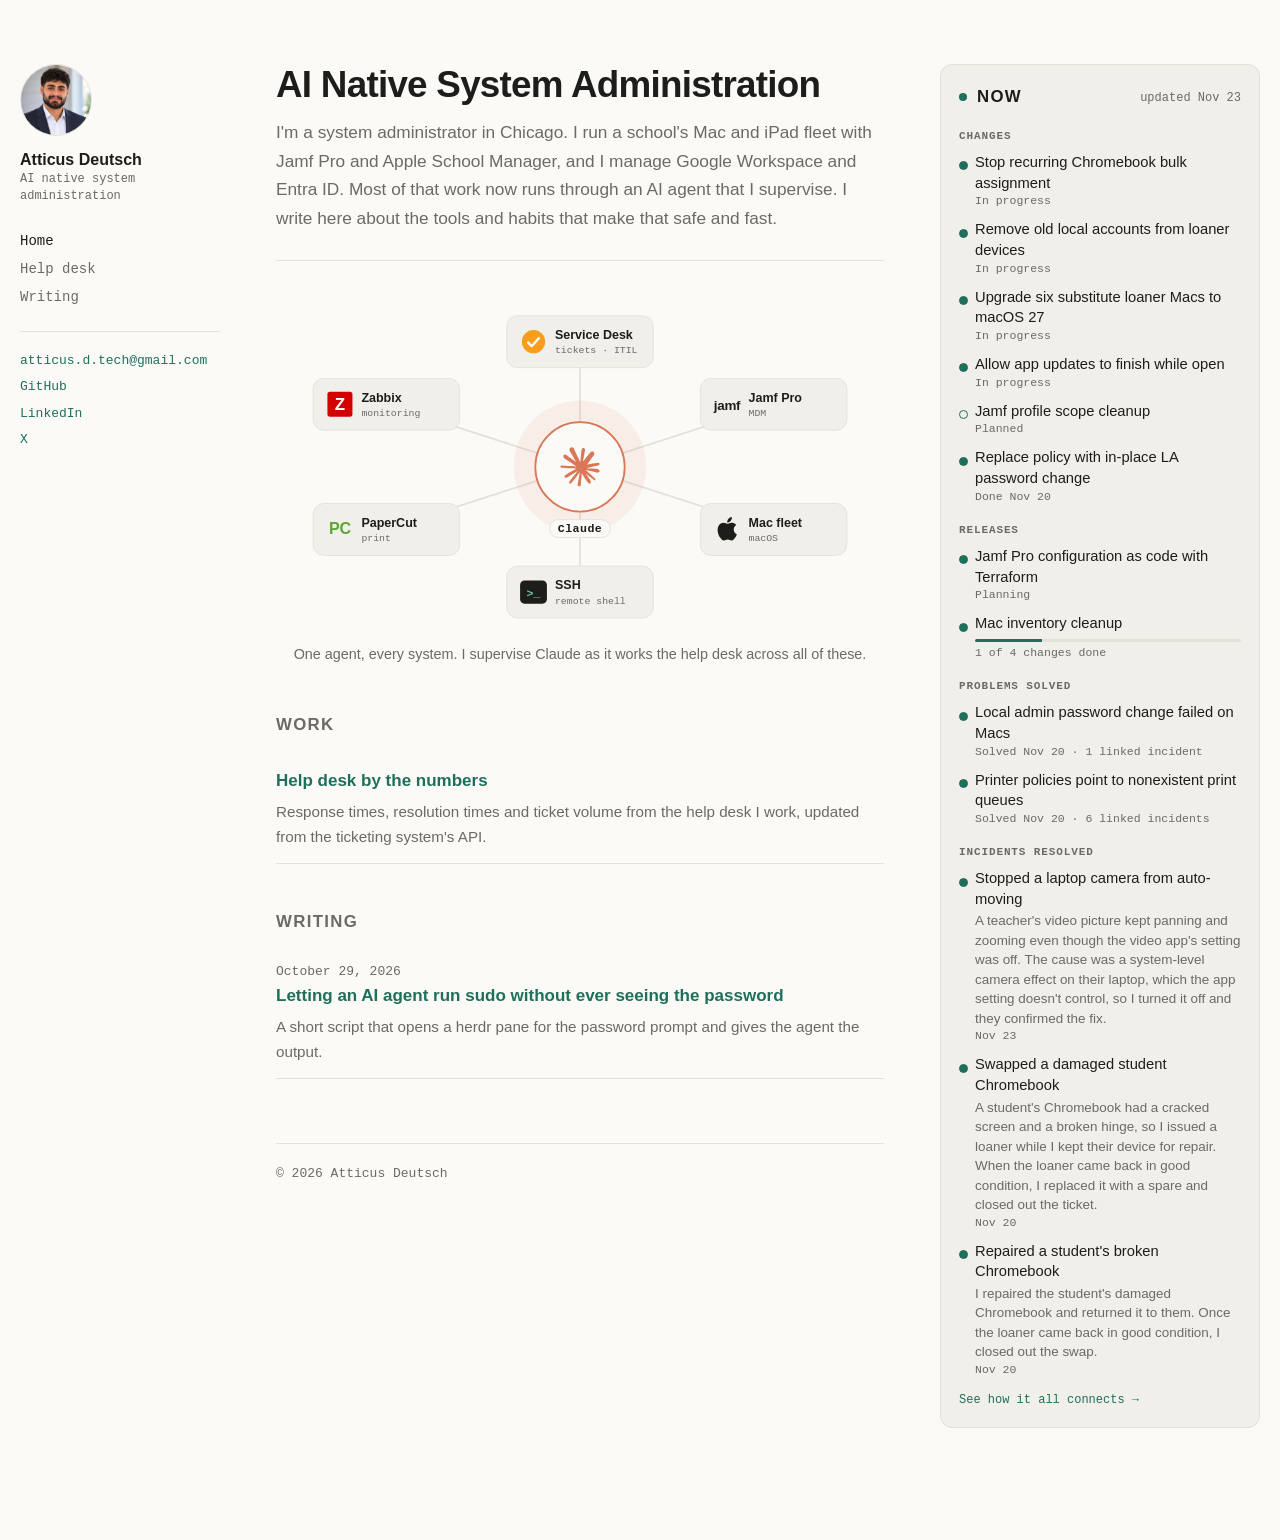
==== commit 9cacc2f1: "Hub graphic: label pill, wider cards Co-Authored-By: Claude Opus 5.5 <noreply@anthropic.com> Claude-" ====
--- a/index.html
+++ b/index.html
@@ -5,7 +5,7 @@
 <meta name="viewport" content="width=device-width, initial-scale=1">
 <title>Atticus Deutsch</title>
 <meta name="description" content="Atticus Deutsch: AI native system administration. Mac fleets, MDM, identity, and the scripts that hold it together.">
-<link rel="stylesheet" href="style.css?v=11">
+<link rel="stylesheet" href="style.css?v=12">
 </head>
 <body>
 <div class="layout three">
@@ -38,39 +38,39 @@
     <circle cx="340" cy="190" r="74" class="hub-halo"/>
     <circle cx="340" cy="190" r="50" class="hub-core"/>
     <path transform="translate(318,168) scale(1.833)" d="m4.7144 15.9555 4.7174-2.6471.079-.2307-.079-.1275h-.2307l-.7893-.0486-2.6956-.0729-2.3375-.0971-2.2646-.1214-.5707-.1215-.5343-.7042.0546-.3522.4797-.3218.686.0608 1.5179.1032 2.2767.1578 1.6514.0972 2.4468.255h.3886l.0546-.1579-.1336-.0971-.1032-.0972L6.973 9.8356l-2.55-1.6879-1.3356-.9714-.7225-.4918-.3643-.4614-.1578-1.0078.6557-.7225.8803.0607.2246.0607.8925.686 1.9064 1.4754 2.4893 1.8336.3643.3035.1457-.1032.0182-.0728-.164-.2733-1.3539-2.4467-1.445-2.4893-.6435-1.032-.17-.6194c-.0607-.255-.1032-.4674-.1032-.7285L6.287.1335 6.6997 0l.9957.1336.419.3642.6192 1.4147 1.0018 2.2282 1.5543 3.0296.4553.8985.2429.8318.091.255h.1579v-.1457l.1275-1.706.2368-2.0947.2307-2.6957.0789-.7589.3764-.9107.7468-.4918.5828.2793.4797.686-.0668.4433-.2853 1.8517-.5586 2.9021-.3643 1.9429h.2125l.2429-.2429.9835-1.3053 1.6514-2.0643.7286-.8196.85-.9046.5464-.4311h1.0321l.759 1.1293-.34 1.1657-1.0625 1.3478-.8804 1.1414-1.2628 1.7-.7893 1.36.0729.1093.1882-.0183 2.8535-.607 1.5421-.2794 1.8396-.3157.8318.3886.091.3946-.3278.8075-1.967.4857-2.3072.4614-3.4364.8136-.0425.0304.0486.0607 1.5482.1457.6618.0364h1.621l3.0175.2247.7892.522.4736.6376-.079.4857-1.2142.6193-1.6393-.3886-3.825-.9107-1.3113-.3279h-.1822v.1093l1.0929 1.0686 2.0035 1.8092 2.5075 2.3314.1275.5768-.3218.4554-.34-.0486-2.2039-1.6575-.85-.7468-1.9246-1.621h-.1275v.17l.4432.6496 2.3436 3.5214.1214 1.0807-.17.3521-.6071.2125-.6679-.1214-1.3721-1.9246L14.38 17.959l-1.1414-1.9428-.1397.079-.674 7.2552-.3156.3703-.7286.2793-.6071-.4614-.3218-.7468.3218-1.4753.3886-1.9246.3157-1.53.2853-1.9004.17-.6314-.0121-.0425-.1397.0182-1.4328 1.9672-2.1796 2.9446-1.7243 1.8456-.4128.164-.7164-.3704.0667-.6618.4008-.5889 2.386-3.0357 1.4389-1.882.929-1.0868-.0062-.1579h-.0546l-6.3385 4.1164-1.1293.1457-.4857-.4554.0608-.7467.2307-.2429 1.9064-1.3114Z" fill="#d97757"/>
-    <text x="340" y="262" text-anchor="middle" class="hub-core-label">Claude</text>
-<g class="hub-node" transform="translate(265.0,21.0)">
-  <rect width="150" height="58" rx="12" class="hub-card"/>
+    <rect x="306" y="249" width="68" height="20" rx="10" class="hub-core-pill"/><text x="340" y="263" text-anchor="middle" class="hub-core-label">Claude</text>
+<g class="hub-node" transform="translate(258.0,21.0)">
+  <rect width="164" height="58" rx="12" class="hub-card"/>
   <circle cx="30" cy="29.0" r="13" fill="#f99d1c"/><path d="M24 30.0 l4 4 l8 -9" fill="none" stroke="#fff" stroke-width="2.6" stroke-linecap="round" stroke-linejoin="round"/>
   <text x="54" y="26.0" class="hub-label">Service Desk</text>
   <text x="54" y="42.0" class="hub-sub">tickets · ITIL</text>
 </g>
-<g class="hub-node" transform="translate(481.5,91.0)">
-  <rect width="150" height="58" rx="12" class="hub-card"/>
+<g class="hub-node" transform="translate(474.5,91.0)">
+  <rect width="164" height="58" rx="12" class="hub-card"/>
   <text x="30" y="35.0" text-anchor="middle" class="m-word m-jamf">jamf</text>
   <text x="54" y="26.0" class="hub-label">Jamf Pro</text>
   <text x="54" y="42.0" class="hub-sub">MDM</text>
 </g>
-<g class="hub-node" transform="translate(481.5,231.0)">
-  <rect width="150" height="58" rx="12" class="hub-card"/>
+<g class="hub-node" transform="translate(474.5,231.0)">
+  <rect width="164" height="58" rx="12" class="hub-card"/>
   <path transform="translate(17,15.0) scale(1.1)" d="M12.152 6.896c-.948 0-2.415-1.078-3.96-1.04-2.04.027-3.91 1.183-4.961 3.014-2.117 3.675-.546 9.103 1.519 12.09 1.013 1.454 2.208 3.09 3.792 3.039 1.52-.065 2.09-.987 3.935-.987 1.831 0 2.35.987 3.96.948 1.637-.026 2.676-1.48 3.676-2.948 1.156-1.688 1.636-3.325 1.662-3.415-.039-.013-3.182-1.221-3.22-4.857-.026-3.04 2.48-4.494 2.597-4.559-1.429-2.09-3.623-2.324-4.39-2.376-2-.156-3.675 1.09-4.61 1.09zM15.53 3.83c.843-1.012 1.4-2.427 1.245-3.83-1.207.052-2.662.805-3.532 1.818-.78.896-1.454 2.338-1.273 3.714 1.338.104 2.715-.688 3.559-1.701" fill="currentColor"/>
   <text x="54" y="26.0" class="hub-label">Mac fleet</text>
   <text x="54" y="42.0" class="hub-sub">macOS</text>
 </g>
-<g class="hub-node" transform="translate(265.0,301.0)">
-  <rect width="150" height="58" rx="12" class="hub-card"/>
+<g class="hub-node" transform="translate(258.0,301.0)">
+  <rect width="164" height="58" rx="12" class="hub-card"/>
   <rect x="15" y="16.0" width="30" height="26" rx="5" class="m-term"/><text x="30" y="34.0" text-anchor="middle" class="m-ssh">&gt;_</text>
   <text x="54" y="26.0" class="hub-label">SSH</text>
   <text x="54" y="42.0" class="hub-sub">remote shell</text>
 </g>
-<g class="hub-node" transform="translate(48.5,231.0)">
-  <rect width="150" height="58" rx="12" class="hub-card"/>
+<g class="hub-node" transform="translate(41.5,231.0)">
+  <rect width="164" height="58" rx="12" class="hub-card"/>
   <text x="30" y="34.0" text-anchor="middle" class="m-word m-pc">PC</text>
   <text x="54" y="26.0" class="hub-label">PaperCut</text>
   <text x="54" y="42.0" class="hub-sub">print</text>
 </g>
-<g class="hub-node" transform="translate(48.5,91.0)">
-  <rect width="150" height="58" rx="12" class="hub-card"/>
+<g class="hub-node" transform="translate(41.5,91.0)">
+  <rect width="164" height="58" rx="12" class="hub-card"/>
   <rect x="16" y="15.0" width="28" height="28" rx="3" fill="#d40000"/><text x="30" y="35.5" text-anchor="middle" class="m-z">Z</text>
   <text x="54" y="26.0" class="hub-label">Zabbix</text>
   <text x="54" y="42.0" class="hub-sub">monitoring</text>
--- a/style.css
+++ b/style.css
@@ -193,3 +193,4 @@
 .m-jamf { fill: currentColor; }
 .m-pc { fill: #5aa832; font-size: 18px; }
 @media (prefers-reduced-motion: reduce) { .hub-flow, .hub-halo { animation: none; } .hub-flow { display: none; } }
+.hub-core-pill { fill: var(--bg); stroke: var(--rule); }
